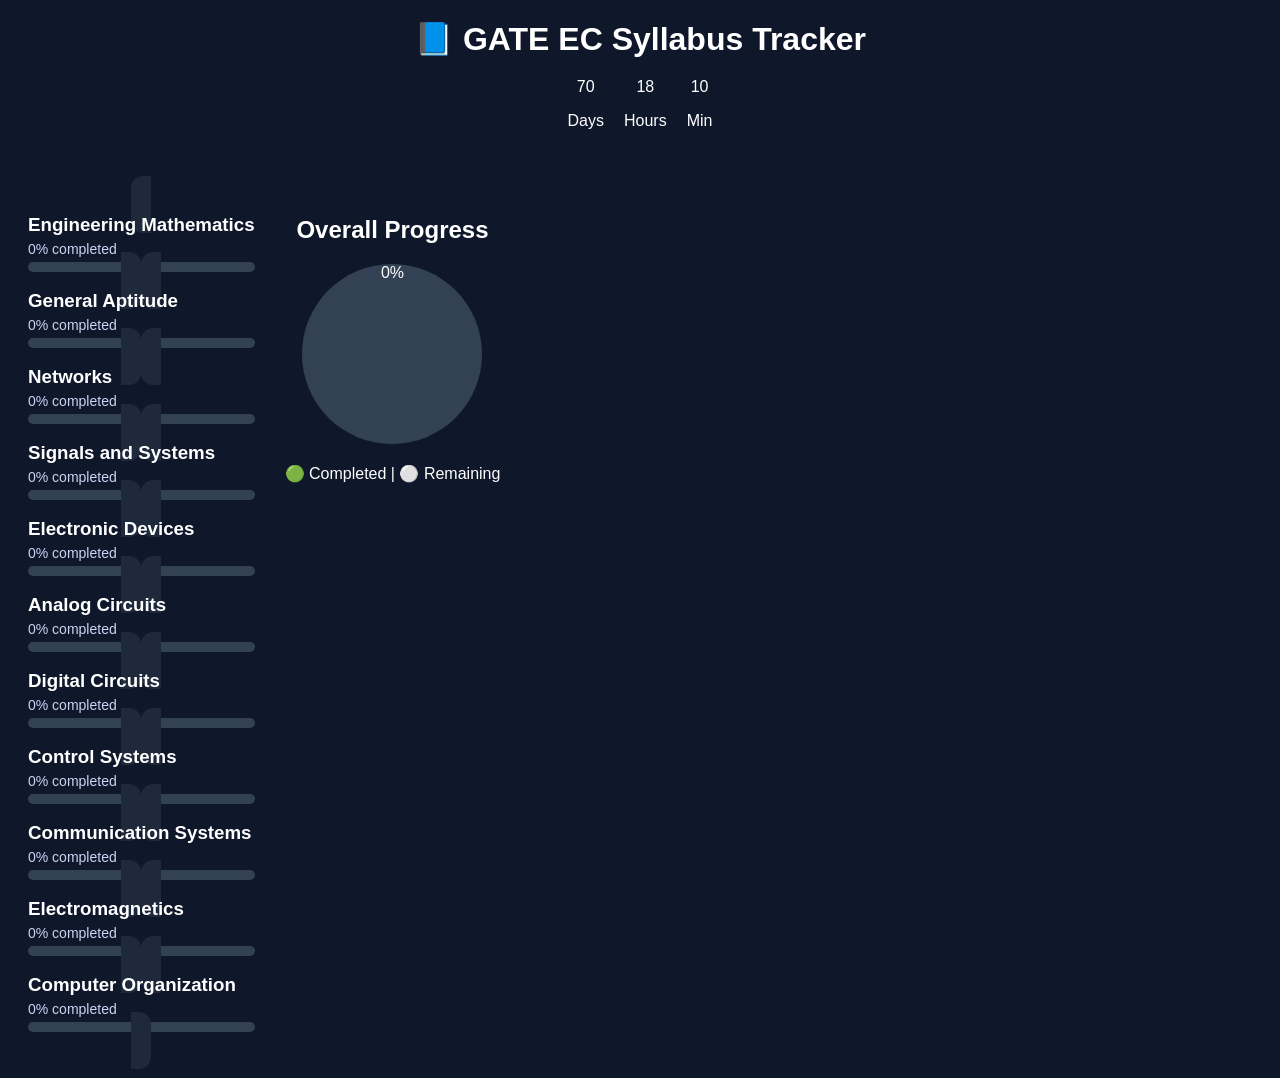
==== index.html @ 23532bad "Refactor HTML structure and improve readability" ====
<!DOCTYPE html>
<html>
<head>
    <title>GATE EC Tracker</title>
    <link rel="stylesheet" href="style.css">
    <meta name="viewport" content="width=device-width, initial-scale=1.0">
</head>

<body>

<h1>📘 GATE EC Syllabus Tracker</h1>

<!-- Countdown -->
<div class="countdown">
    <div>
        <span id="days">0</span>
        <p>Days</p>
    </div>
    <div>
        <span id="hours">0</span>
        <p>Hours</p>
    </div>
    <div>
        <span id="minutes">0</span>
        <p>Min</p>
    </div>
</div>

<!-- Main Layout -->
<div class="dashboard">

    <!-- Subjects -->
    <div id="subjects"></div>

    <!-- Overall Progress -->
    <div class="overall">
        <h2>Overall Progress</h2>

        <div class="donut">
            <span id="overallPercent">0%</span>
        </div>

        <p>🟢 Completed | ⚪ Remaining</p>
    </div>

</div>

<script src="main.js"></script>

</body>
</html>
---- style.css ----
body {
    font-family: Arial;
    background: #0f172a;
    color: white;
    text-align: center;
}

/* TITLE */
h1 {
    margin: 20px;
}

/* COUNTDOWN */
.countdown {
    display: flex;
    justify-content: center;
    gap: 20px;
    margin-bottom: 30px;
}

.time-box {
    background: #1e293b;
    padding: 15px 20px;
    border-radius: 12px;
    width: 90px;
}

.time-box span {
    font-size: 26px;
    font-weight: bold;
    color: #22c55e;
}

.time-box p {
    margin: 5px 0 0;
    font-size: 12px;
    color: #94a3b8;
}

/* DASHBOARD */
.dashboard {
    display: flex;
    gap: 30px;
    padding: 20px;
    align-items: flex-start;
}

.left {
    flex: 2;
}

.right {
    flex: 1;
    position: sticky;
    top: 20px;
}

/* SUBJECT GRID */
.container {
    display: grid;
    grid-template-columns: repeat(auto-fit, minmax(250px, 1fr));
    gap: 20px;
}

/* CARD */
.card {
    background: #1e293b;
    padding: 20px;
    border-radius: 12px;
    text-decoration: none;
    color: white;
    text-align: left;
}

.card:hover {
    background: #334155;
    transform: scale(1.02);
}

.card h3 {
    margin: 0;
}

.card p {
    margin: 5px 0;
    font-size: 14px;
    color: #cbd5f5;
}

/* PROGRESS BAR */
.progress-bar {
    height: 10px;
    background: #334155;
    border-radius: 10px;
    overflow: hidden;
}

.fill {
    height: 100%;
    background: #22c55e;
}

/* DONUT */
.overall-card {
    background: #1e293b;
    padding: 20px;
    border-radius: 12px;
}

.donut {
    width: 180px;
    height: 180px;
    border-radius: 50%;
    margin: 20px auto;
    background: conic-gradient(#22c55e 0%, #334155 0%);
    position: relative;
}

.donut-inner {
    width: 120px;
    height: 120px;
    background: #0f172a;
    border-radius: 50%;
    position: absolute;
    top: 50%;
    left: 50%;
    transform: translate(-50%, -50%);
    display: flex;
    align-items: center;
    justify-content: center;
}

/* LEGEND */
.legend {
    display: flex;
    justify-content: center;
    gap: 20px;
}

.green, .gray {
    width: 15px;
    height: 15px;
    display: inline-block;
}

.green { background: #22c55e; }
.gray { background: #334155; }

.note {
    font-size: 12px;
    color: #94a3b8;
}

/* TOPIC PAGE */
.topic {
    background: #1e293b;
    margin: 15px auto;
    padding: 15px;
    width: 60%;
    border-radius: 10px;
    text-align: left;
}  

/* 📱 MOBILE RESPONSIVENESS */
@media (max-width: 900px) {

    /* STACK LAYOUT */
    .dashboard {
        flex-direction: column;
    }

    .left, .right {
        width: 100%;
    }

   .right {
    flex: 1;
    position: sticky;
    top: 20px;

    display: flex;
    justify-content: center;   /* center horizontally */
    align-items: flex-start;   /* align nicely from top */
}
    /* SUBJECT GRID */
    .container {
        grid-template-columns: 1fr; /* single column */
    }

    /* DONUT CARD */
    .overall-card {
        width: 100%;
    }

    .donut {
        width: 150px;
        height: 150px;
    }

    .donut-inner {
        width: 100px;
        height: 100px;
    }

    /* COUNTDOWN */
    .countdown {
        flex-wrap: wrap;
        gap: 10px;
    }

    .time-box {
        width: 80px;
        padding: 10px;
    }

    .time-box span {
        font-size: 20px;
    }

    /* TOPICS PAGE */
    .topic {
        width: 90%;
    }
}
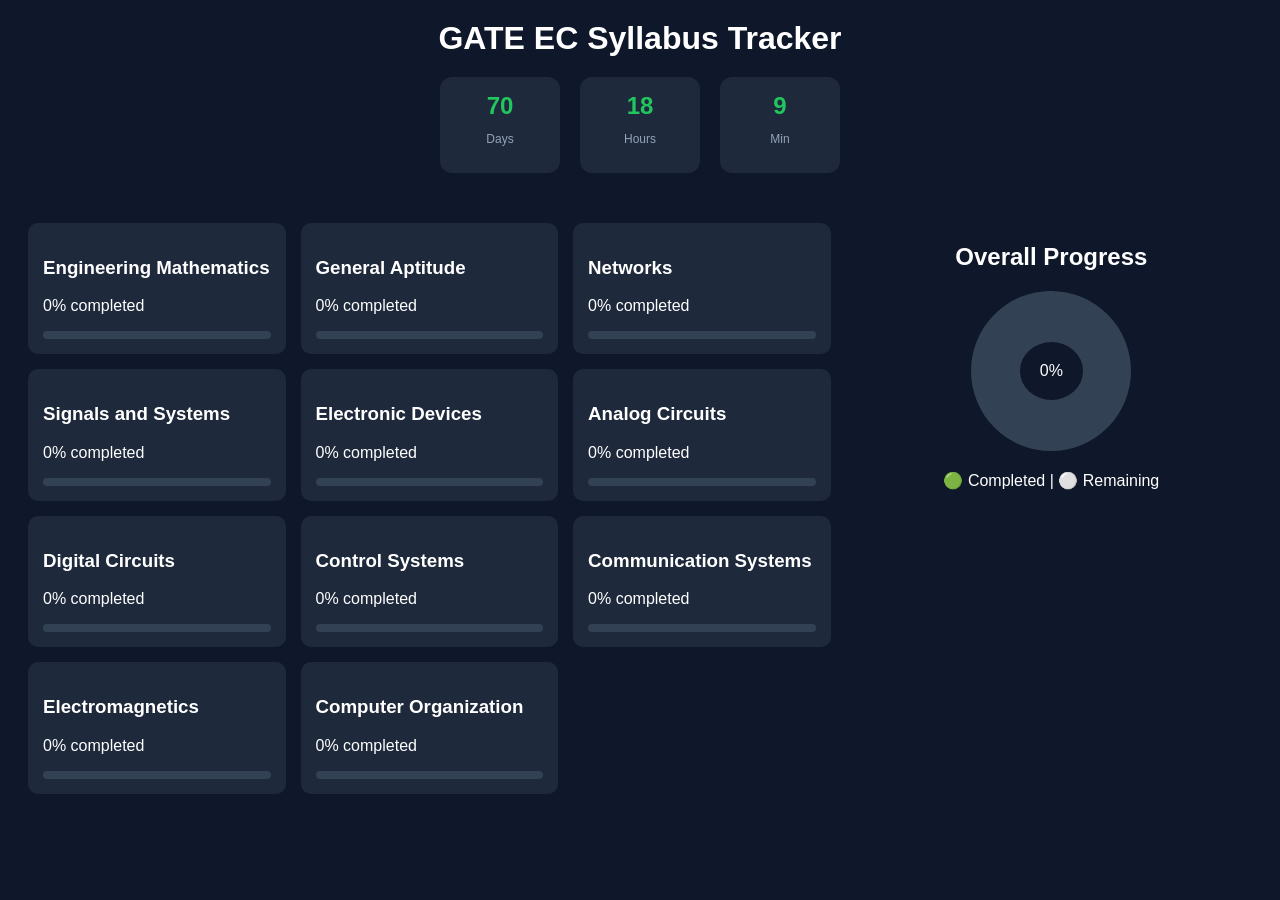
==== commit 671a90b3: "Update index.html" ====
--- a/index.html
+++ b/index.html
@@ -8,7 +8,7 @@
 
 <body>
 
-<h1>📘 GATE EC Syllabus Tracker</h1>
+<h1> GATE EC Syllabus Tracker</h1>
 
 <!-- Countdown -->
 <div class="countdown">
--- a/style.css
+++ b/style.css
@@ -1,3 +1,4 @@
+/* BASE */
 body {
     font-family: Arial;
     background: #0f172a;
@@ -5,10 +6,7 @@
     text-align: center;
 }
 
-/* TITLE */
-h1 {
-    margin: 20px;
-}
+h1 { margin: 20px; }
 
 /* COUNTDOWN */
 .countdown {
@@ -18,55 +16,47 @@
     margin-bottom: 30px;
 }
 
-.time-box {
+.countdown div {
     background: #1e293b;
-    padding: 15px 20px;
+    padding: 15px;
     border-radius: 12px;
     width: 90px;
 }
 
-.time-box span {
-    font-size: 26px;
+.countdown span {
+    font-size: 24px;
     font-weight: bold;
     color: #22c55e;
 }
 
-.time-box p {
-    margin: 5px 0 0;
+.countdown p {
     font-size: 12px;
     color: #94a3b8;
 }
 
-/* DASHBOARD */
+/* LAYOUT */
 .dashboard {
     display: flex;
-    gap: 30px;
+    gap: 20px;
     padding: 20px;
-    align-items: flex-start;
 }
 
-.left {
+#subjects {
     flex: 2;
+    display: grid;
+    grid-template-columns: repeat(auto-fit, minmax(220px, 1fr));
+    gap: 15px;
 }
 
-.right {
+.overall {
     flex: 1;
-    position: sticky;
-    top: 20px;
-}
-
-/* SUBJECT GRID */
-.container {
-    display: grid;
-    grid-template-columns: repeat(auto-fit, minmax(250px, 1fr));
-    gap: 20px;
 }
 
 /* CARD */
 .card {
     background: #1e293b;
-    padding: 20px;
-    border-radius: 12px;
+    padding: 15px;
+    border-radius: 10px;
     text-decoration: none;
     color: white;
     text-align: left;
@@ -77,19 +67,9 @@
     transform: scale(1.02);
 }
 
-.card h3 {
-    margin: 0;
-}
-
-.card p {
-    margin: 5px 0;
-    font-size: 14px;
-    color: #cbd5f5;
-}
-
-/* PROGRESS BAR */
+/* PROGRESS */
 .progress-bar {
-    height: 10px;
+    height: 8px;
     background: #334155;
     border-radius: 10px;
     overflow: hidden;
@@ -101,57 +81,24 @@
 }
 
 /* DONUT */
-.overall-card {
-    background: #1e293b;
-    padding: 20px;
-    border-radius: 12px;
-}
-
 .donut {
-    width: 180px;
-    height: 180px;
+    width: 160px;
+    height: 160px;
+    margin: 20px auto;
     border-radius: 50%;
-    margin: 20px auto;
     background: conic-gradient(#22c55e 0%, #334155 0%);
-    position: relative;
-}
-
-.donut-inner {
-    width: 120px;
-    height: 120px;
-    background: #0f172a;
-    border-radius: 50%;
-    position: absolute;
-    top: 50%;
-    left: 50%;
-    transform: translate(-50%, -50%);
     display: flex;
     align-items: center;
     justify-content: center;
 }
 
-/* LEGEND */
-.legend {
-    display: flex;
-    justify-content: center;
-    gap: 20px;
+.donut span {
+    background: #0f172a;
+    padding: 20px;
+    border-radius: 50%;
 }
 
-.green, .gray {
-    width: 15px;
-    height: 15px;
-    display: inline-block;
-}
-
-.green { background: #22c55e; }
-.gray { background: #334155; }
-
-.note {
-    font-size: 12px;
-    color: #94a3b8;
-}
-
-/* TOPIC PAGE */
+/* TOPIC BOX */
 .topic {
     background: #1e293b;
     margin: 15px auto;
@@ -159,66 +106,39 @@
     width: 60%;
     border-radius: 10px;
     text-align: left;
-}  
+}
 
-/* 📱 MOBILE RESPONSIVENESS */
+/* MOBILE */
 @media (max-width: 900px) {
 
-    /* STACK LAYOUT */
     .dashboard {
         flex-direction: column;
     }
 
-    .left, .right {
-        width: 100%;
-    }
-
-   .right {
-    flex: 1;
-    position: sticky;
-    top: 20px;
-
-    display: flex;
-    justify-content: center;   /* center horizontally */
-    align-items: flex-start;   /* align nicely from top */
-}
-    /* SUBJECT GRID */
-    .container {
-        grid-template-columns: 1fr; /* single column */
-    }
-
-    /* DONUT CARD */
-    .overall-card {
-        width: 100%;
+    #subjects {
+        grid-template-columns: 1fr;
     }
 
     .donut {
-        width: 150px;
-        height: 150px;
+        width: 130px;
+        height: 130px;
     }
 
-    .donut-inner {
-        width: 100px;
-        height: 100px;
+    .topic {
+        width: 90%;
     }
 
-    /* COUNTDOWN */
     .countdown {
         flex-wrap: wrap;
         gap: 10px;
     }
 
-    .time-box {
+    .countdown div {
         width: 80px;
         padding: 10px;
     }
 
-    .time-box span {
+    .countdown span {
         font-size: 20px;
     }
-
-    /* TOPICS PAGE */
-    .topic {
-        width: 90%;
-    }
-}+}
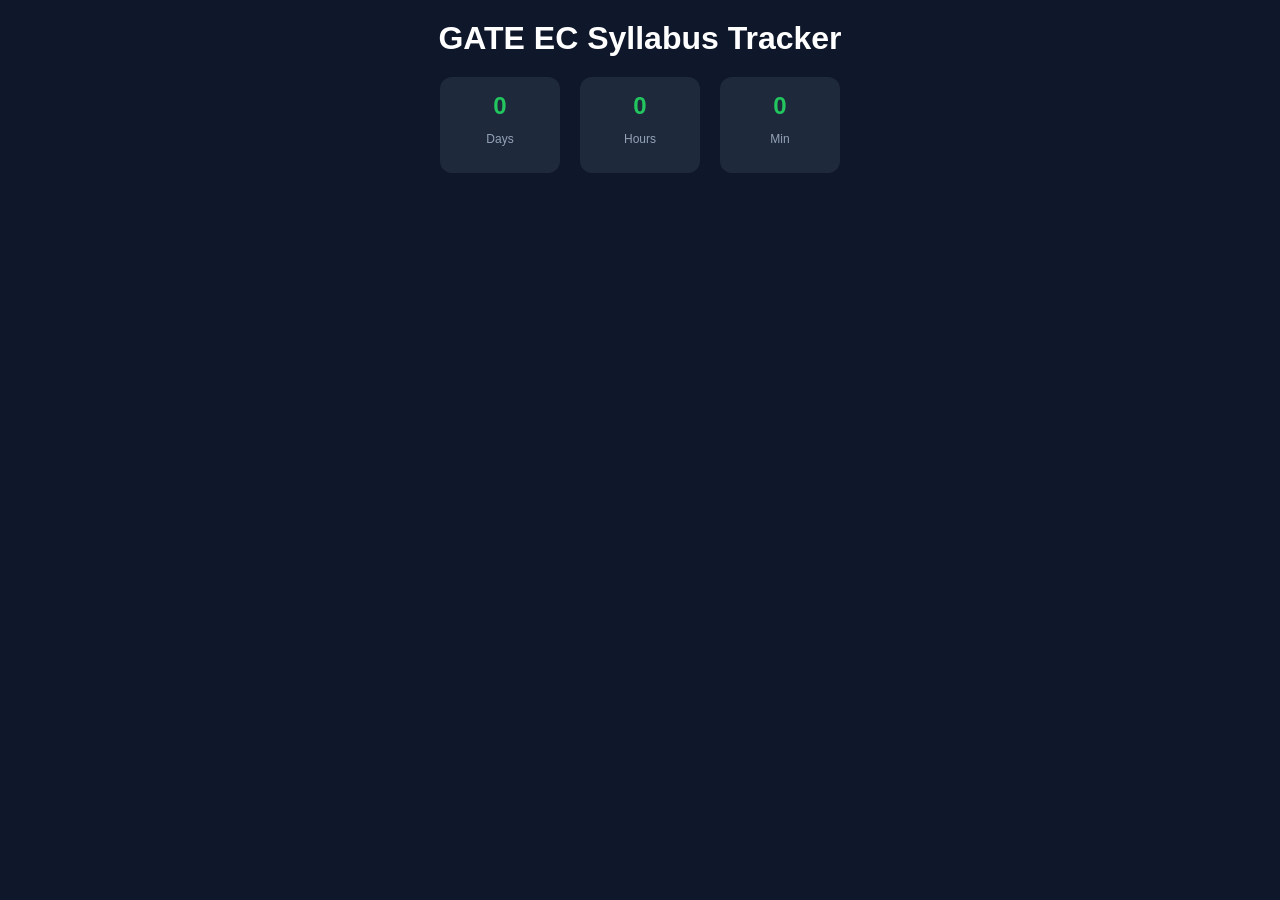
==== commit f4fab9b6: "Modify countdown and subjects in index.html Updated countdown section and subject identifiers." ====
--- a/index.html
+++ b/index.html
@@ -10,39 +10,23 @@
 
 <h1> GATE EC Syllabus Tracker</h1>
 
-<!-- Countdown -->
 <div class="countdown">
     <div>
-        <span id="days">0</span>
+        <span id="examdaysleft">0</span>
         <p>Days</p>
     </div>
     <div>
-        <span id="hours">0</span>
+        <span id="hour">0</span>
         <p>Hours</p>
     </div>
     <div>
-        <span id="minutes">0</span>
+        <span id="minute">0</span>
         <p>Min</p>
     </div>
 </div>
 
-<!-- Main Layout -->
 <div class="dashboard">
-
-    <!-- Subjects -->
-    <div id="subjects"></div>
-
-    <!-- Overall Progress -->
-    <div class="overall">
-        <h2>Overall Progress</h2>
-
-        <div class="donut">
-            <span id="overallPercent">0%</span>
-        </div>
-
-        <p>🟢 Completed | ⚪ Remaining</p>
-    </div>
-
+    <div id="ECsubjects"></div>
 </div>
 
 <script src="main.js"></script>
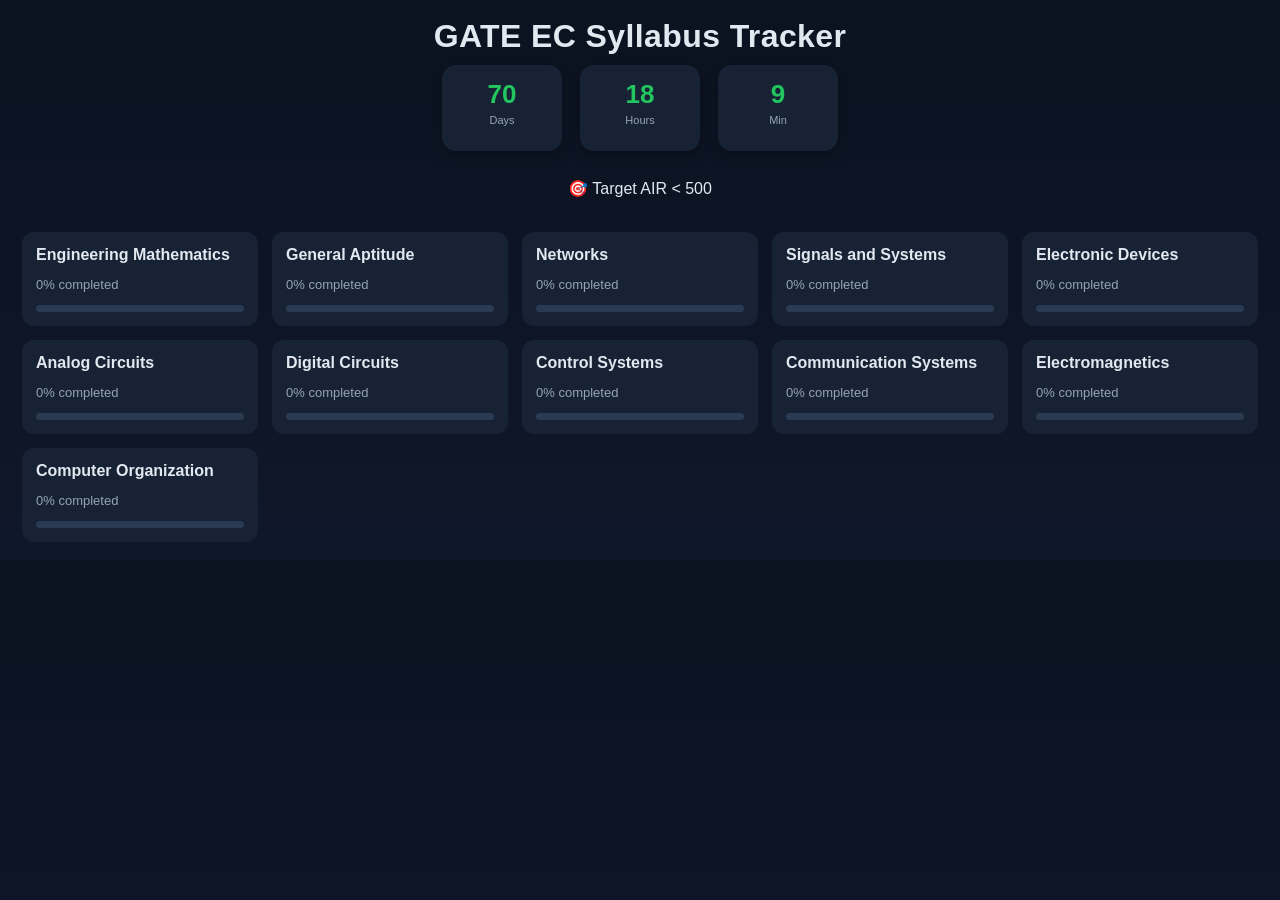
==== commit 4cf798d0: "Add target AIR message to index.html Added target AIR message to the countdown section." ====
--- a/index.html
+++ b/index.html
@@ -15,6 +15,8 @@
         <span id="examdaysleft">0</span>
         <p>Days</p>
     </div>
+
+    
     <div>
         <span id="hour">0</span>
         <p>Hours</p>
@@ -25,9 +27,13 @@
     </div>
 </div>
 
+<p class="target">🎯 Target AIR &lt; 500</p>
+
 <div class="dashboard">
     <div id="ECsubjects"></div>
 </div>
+
+
 
 <script src="main.js"></script>
 
--- a/style.css
+++ b/style.css
@@ -1,144 +1,119 @@
-/* BASE */
 body {
-    font-family: Arial;
-    background: #0f172a;
-    color: white;
+    font-family: "Segoe UI", Arial, sans-serif;
+    background: linear-gradient(180deg, #0b1220, #0f172a);
+    color: #e2e8f0;
     text-align: center;
+    margin: 0;
 }
 
-h1 { margin: 20px; }
+h1 {
+    margin: 18px 0 10px;
+    letter-spacing: 0.4px;
+    font-weight: 600;
+}
 
-/* COUNTDOWN */
+.nav {
+    margin-bottom: 20px;
+}
+
+.nav a {
+    color: #22c55e;
+    text-decoration: none;
+    font-size: 14px;
+}
+
+.nav a:hover {
+    text-decoration: underline;
+}
+
 .countdown {
     display: flex;
     justify-content: center;
-    gap: 20px;
-    margin-bottom: 30px;
+    gap: 18px;
+    margin-bottom: 28px;
 }
 
 .countdown div {
-    background: #1e293b;
-    padding: 15px;
-    border-radius: 12px;
-    width: 90px;
+    background: #182235;
+    padding: 14px 16px;
+    border-radius: 14px;
+    width: 88px;
+    box-shadow: 0 4px 12px rgba(0,0,0,0.25);
 }
 
 .countdown span {
-    font-size: 24px;
-    font-weight: bold;
+    font-size: 26px;
+    font-weight: 600;
     color: #22c55e;
 }
 
 .countdown p {
-    font-size: 12px;
+    font-size: 11px;
+    color: #94a3b8;
+    margin-top: 4px;
+}
+
+.dashboard {
+    display: flex;
+    gap: 22px;
+    padding: 18px 22px;
+}
+
+#ECsubjects {
+    flex: 2;
+    display: grid;
+    grid-template-columns: repeat(auto-fit, minmax(210px, 1fr));
+    gap: 14px;
+}
+
+.card {
+    background: #182235;
+    padding: 14px;
+    border-radius: 12px;
+    text-decoration: none;
+    color: #e2e8f0;
+    text-align: left;
+    transition: transform 0.15s ease, background 0.2s ease;
+}
+
+.card:hover {
+    background: #243248;
+    transform: translateY(-2px);
+}
+
+.card h3 {
+    margin: 0 0 6px;
+    font-size: 16px;
+}
+
+.card p {
+    font-size: 13px;
     color: #94a3b8;
 }
 
-/* LAYOUT */
-.dashboard {
-    display: flex;
-    gap: 20px;
-    padding: 20px;
-}
-
-#subjects {
-    flex: 2;
-    display: grid;
-    grid-template-columns: repeat(auto-fit, minmax(220px, 1fr));
-    gap: 15px;
-}
-
-.overall {
-    flex: 1;
-}
-
-/* CARD */
-.card {
-    background: #1e293b;
-    padding: 15px;
-    border-radius: 10px;
-    text-decoration: none;
-    color: white;
-    text-align: left;
-}
-
-.card:hover {
-    background: #334155;
-    transform: scale(1.02);
-}
-
-/* PROGRESS */
 .progress-bar {
-    height: 8px;
-    background: #334155;
-    border-radius: 10px;
+    height: 7px;
+    background: #2a3a52;
+    border-radius: 8px;
     overflow: hidden;
+    margin-top: 6px;
 }
 
 .fill {
     height: 100%;
-    background: #22c55e;
+    background: linear-gradient(90deg, #22c55e, #4ade80);
 }
 
-/* DONUT */
-.donut {
-    width: 160px;
-    height: 160px;
-    margin: 20px auto;
-    border-radius: 50%;
-    background: conic-gradient(#22c55e 0%, #334155 0%);
-    display: flex;
-    align-items: center;
-    justify-content: center;
+.topic {
+    background: #182235;
+    margin: 12px auto;
+    padding: 14px;
+    width: 62%;
+    border-radius: 12px;
+    text-align: left;
+    border: 1px solid rgba(255,255,255,0.06);
 }
 
-.donut span {
-    background: #0f172a;
-    padding: 20px;
-    border-radius: 50%;
+.topic input {
+    margin-right: 8px;
 }
-
-/* TOPIC BOX */
-.topic {
-    background: #1e293b;
-    margin: 15px auto;
-    padding: 15px;
-    width: 60%;
-    border-radius: 10px;
-    text-align: left;
-}
-
-/* MOBILE */
-@media (max-width: 900px) {
-
-    .dashboard {
-        flex-direction: column;
-    }
-
-    #subjects {
-        grid-template-columns: 1fr;
-    }
-
-    .donut {
-        width: 130px;
-        height: 130px;
-    }
-
-    .topic {
-        width: 90%;
-    }
-
-    .countdown {
-        flex-wrap: wrap;
-        gap: 10px;
-    }
-
-    .countdown div {
-        width: 80px;
-        padding: 10px;
-    }
-
-    .countdown span {
-        font-size: 20px;
-    }
-}
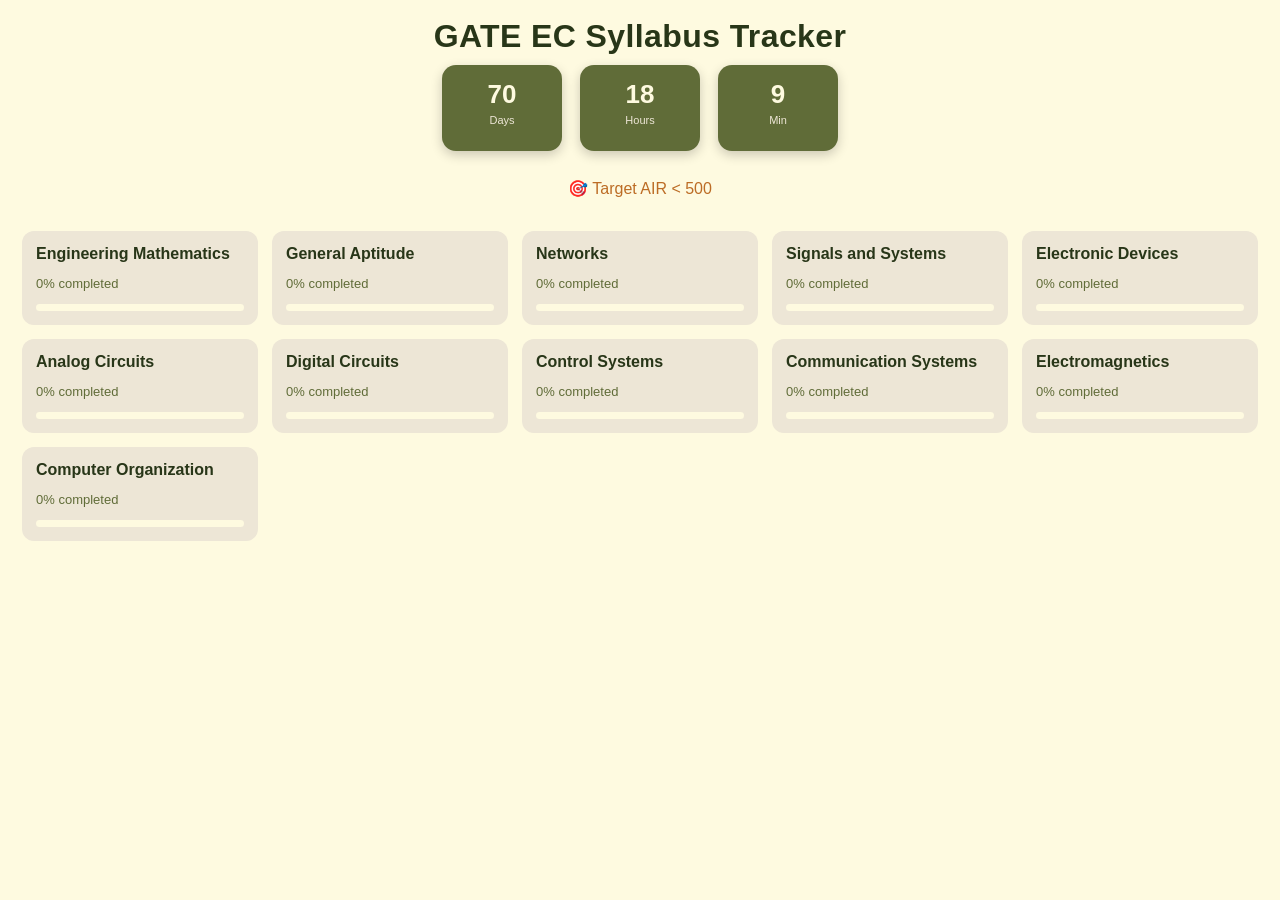
==== commit 34492c06: "Update index.html" ====
--- a/index.html
+++ b/index.html
@@ -5,7 +5,7 @@
     <link rel="stylesheet" href="style.css">
     <meta name="viewport" content="width=device-width, initial-scale=1.0">
 </head>
-
+<!-- update -->
 <body>
 
 <h1> GATE EC Syllabus Tracker</h1>
--- a/style.css
+++ b/style.css
@@ -1,7 +1,8 @@
+
 body {
     font-family: "Segoe UI", Arial, sans-serif;
-    background: linear-gradient(180deg, #0b1220, #0f172a);
-    color: #e2e8f0;
+    background: #FEFAE0;
+    color: #283618;
     text-align: center;
     margin: 0;
 }
@@ -10,6 +11,7 @@
     margin: 18px 0 10px;
     letter-spacing: 0.4px;
     font-weight: 600;
+    color: #283618;
 }
 
 .nav {
@@ -17,7 +19,7 @@
 }
 
 .nav a {
-    color: #22c55e;
+    color: #BC6C25;
     text-decoration: none;
     font-size: 14px;
 }
@@ -34,22 +36,22 @@
 }
 
 .countdown div {
-    background: #182235;
+    background: #606C38;
     padding: 14px 16px;
     border-radius: 14px;
     width: 88px;
-    box-shadow: 0 4px 12px rgba(0,0,0,0.25);
+    box-shadow: 0 4px 12px rgba(0,0,0,0.2);
 }
 
 .countdown span {
     font-size: 26px;
     font-weight: 600;
-    color: #22c55e;
+    color: #FEFAE0;
 }
 
 .countdown p {
     font-size: 11px;
-    color: #94a3b8;
+    color: #EDE6D6;
     margin-top: 4px;
 }
 
@@ -67,17 +69,18 @@
 }
 
 .card {
-    background: #182235;
+    background: #EDE6D6;
     padding: 14px;
     border-radius: 12px;
     text-decoration: none;
-    color: #e2e8f0;
+    color: #283618;
     text-align: left;
     transition: transform 0.15s ease, background 0.2s ease;
 }
 
 .card:hover {
-    background: #243248;
+    background: #DDA15E;
+    color: #ffffff;
     transform: translateY(-2px);
 }
 
@@ -88,12 +91,12 @@
 
 .card p {
     font-size: 13px;
-    color: #94a3b8;
+    color: #606C38;
 }
 
 .progress-bar {
     height: 7px;
-    background: #2a3a52;
+    background: #FEFAE0;
     border-radius: 8px;
     overflow: hidden;
     margin-top: 6px;
@@ -101,19 +104,26 @@
 
 .fill {
     height: 100%;
-    background: linear-gradient(90deg, #22c55e, #4ade80);
+    background: linear-gradient(90deg, #606C38, #BC6C25);
 }
 
 .topic {
-    background: #182235;
+    background: #EDE6D6;
     margin: 12px auto;
     padding: 14px;
     width: 62%;
     border-radius: 12px;
     text-align: left;
-    border: 1px solid rgba(255,255,255,0.06);
+    border: 1px solid rgba(0,0,0,0.08);
 }
 
 .topic input {
     margin-right: 8px;
 }
+
+.target {
+    font-size: 16px;
+    margin-bottom: 15px;
+    color: #BC6C25; /* matches your palette */
+    font-weight: 500;
+}
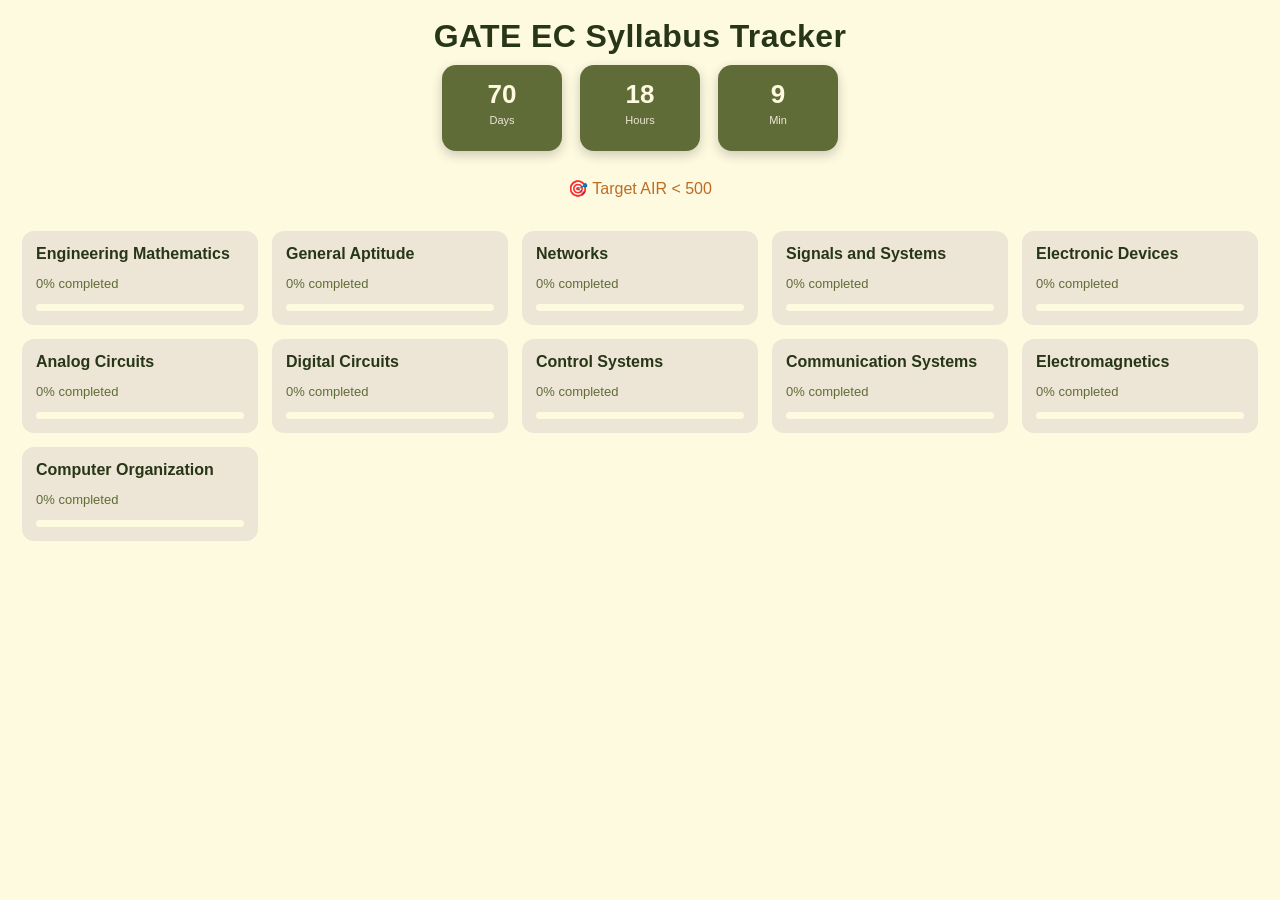
==== commit 9eb6d9e4: "Update index.html" ====
--- a/style.css
+++ b/style.css
@@ -1,4 +1,3 @@
-
 body {
     font-family: "Segoe UI", Arial, sans-serif;
     background: #FEFAE0;
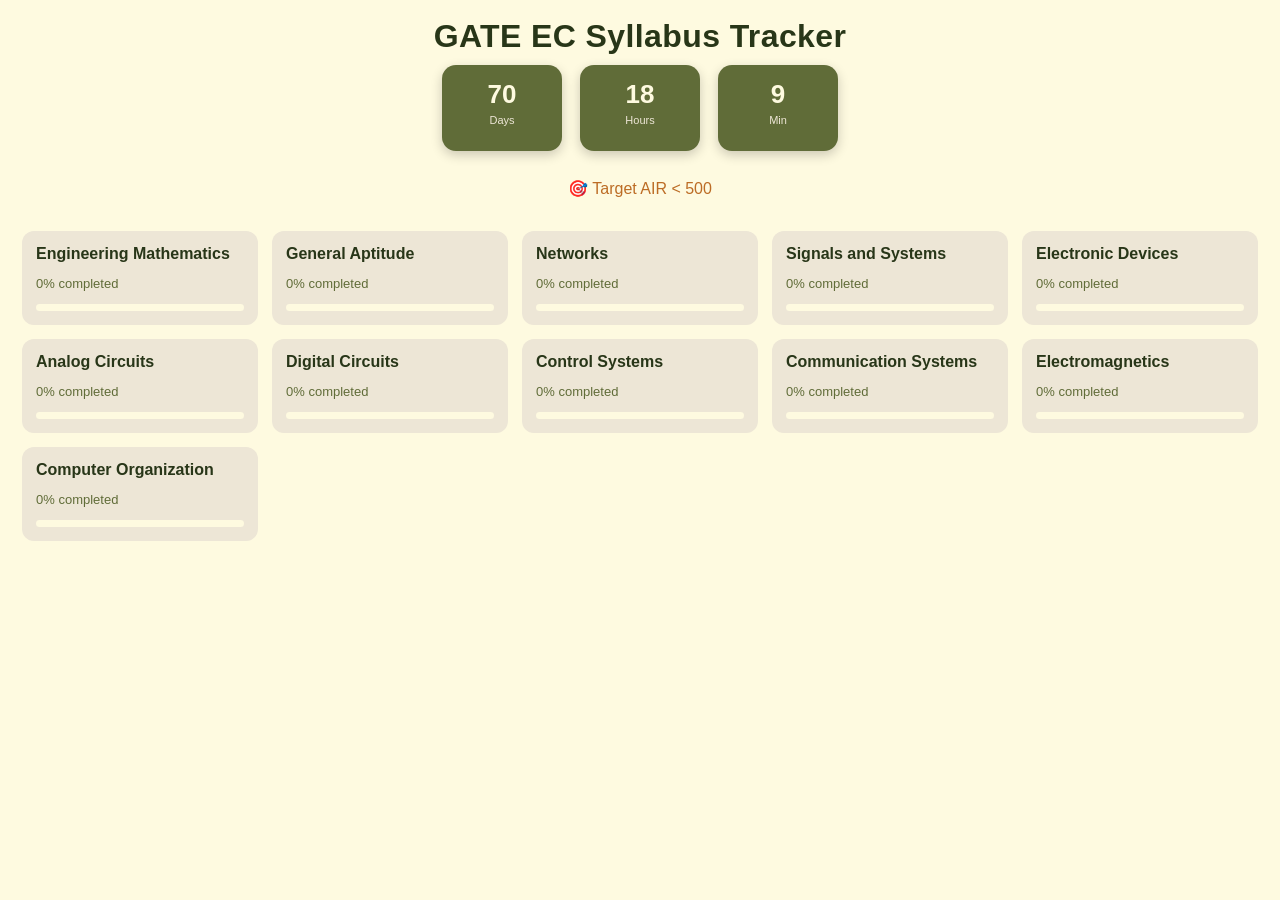
==== commit 12e45fef: "Update index.html" ====
--- a/index.html
+++ b/index.html
@@ -3,9 +3,8 @@
 <head>
     <title>GATE EC Tracker</title>
     <link rel="stylesheet" href="style.css">
-    <meta name="viewport" content="width=device-width, initial-scale=1.0">
 </head>
-<!-- update -->
+
 <body>
 
 <h1> GATE EC Syllabus Tracker</h1>
